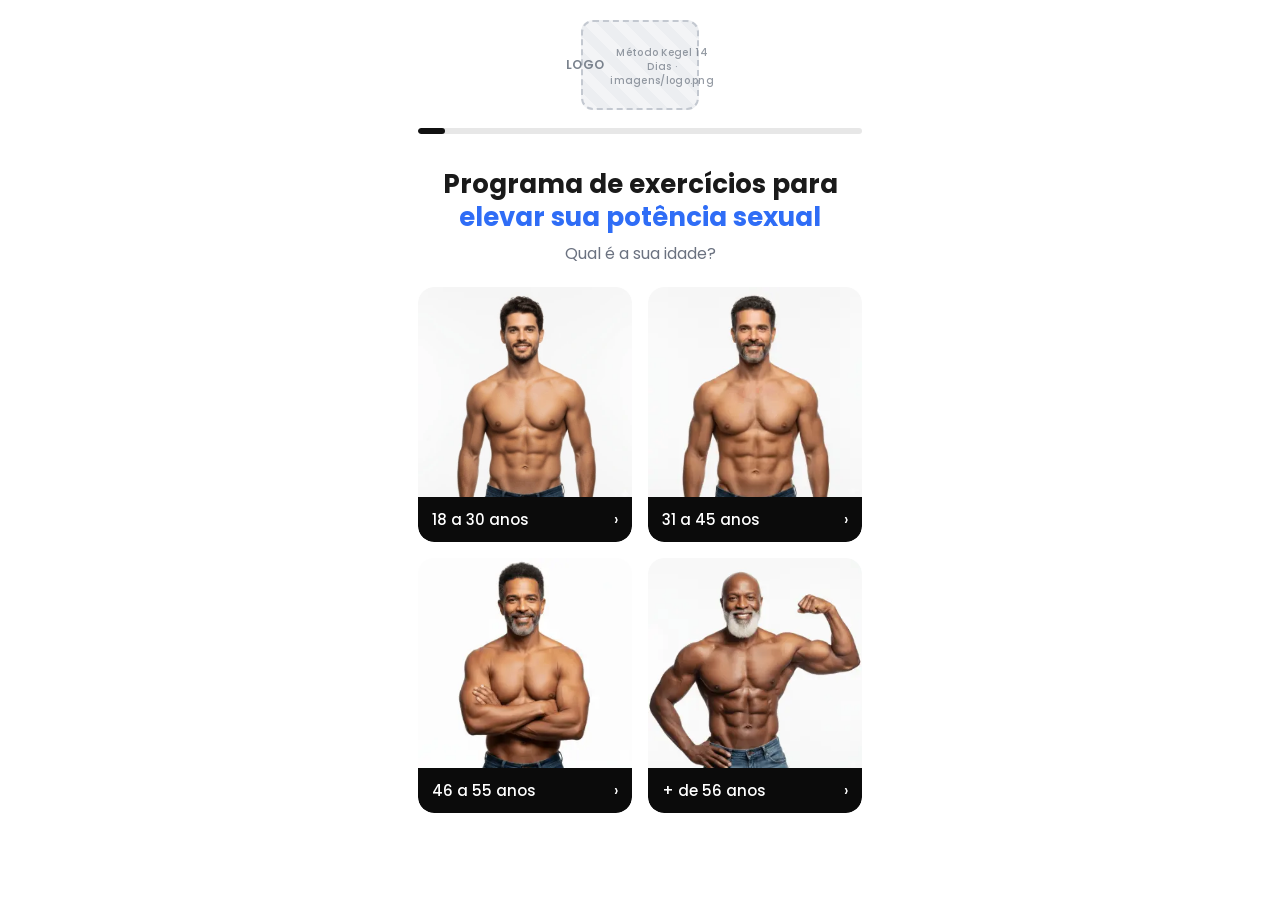
==== index.html @ 64c21578 "Funil Método Kegel 14 Dias — quiz + página de vendas Réplica estática das prints (16 etapas + PV) co" ====
<!DOCTYPE html>
<html lang="pt-BR">
<head>
  <meta charset="UTF-8" />
  <meta name="viewport" content="width=device-width, initial-scale=1.0" />
  <title>Método Kegel 14 Dias</title>
  <link rel="preconnect" href="https://fonts.googleapis.com" />
  <link rel="preconnect" href="https://fonts.gstatic.com" crossorigin />
  <link href="https://fonts.googleapis.com/css2?family=Poppins:ital,wght@0,400;0,500;0,600;0,700;1,600&display=swap" rel="stylesheet" />
  <link rel="stylesheet" href="css/style.css" />
</head>
<body>
  <div id="app">
    <!-- Topo comum: seta voltar + logo + barra de progresso -->
    <header id="topbar">
      <button id="back" aria-label="Voltar">&#8592;</button>
      <div class="logo-wrap">
        <div class="img-placeholder logo-ph">LOGO<small>Método Kegel 14 Dias · imagens/logo.png</small></div>
      </div>
      <div class="progress"><div id="progress-fill"></div></div>
    </header>

    <main>

      <!-- ================= ETAPA 1 — Idade ================= -->
      <section class="step active" data-step="1" data-key="idade">
        <div class="step-inner">
          <h1 class="q-title">Programa de exercícios para <span class="hl">elevar sua potência sexual</span></h1>
          <p class="q-sub">Qual é a sua idade?</p>
          <div class="options photo-grid" style="margin-top:22px">
            <button class="photo-card" data-advance data-value="18 a 30 anos">
              <img src="imagens/img1.webp" alt="18 a 30 anos" />
              <div class="foot"><span>18 a 30 anos</span><span class="chev">&#8250;</span></div>
            </button>
            <button class="photo-card" data-advance data-value="31 a 45 anos">
              <img src="imagens/img2.webp" alt="31 a 45 anos" />
              <div class="foot"><span>31 a 45 anos</span><span class="chev">&#8250;</span></div>
            </button>
            <button class="photo-card" data-advance data-value="46 a 55 anos">
              <img src="imagens/img3.webp" alt="46 a 55 anos" />
              <div class="foot"><span>46 a 55 anos</span><span class="chev">&#8250;</span></div>
            </button>
            <button class="photo-card" data-advance data-value="+ de 56 anos">
              <img src="imagens/img4.webp" alt="+ de 56 anos" />
              <div class="foot"><span>+ de 56 anos</span><span class="chev">&#8250;</span></div>
            </button>
          </div>
        </div>
      </section>

      <!-- ================= ETAPA 2 — Motivação ================= -->
      <section class="step" data-step="2" data-key="motivacao">
        <div class="step-inner">
          <h1 class="q-title">Qual é a sua <span class="hl">principal motivação</span> para começar?</h1>
          <div class="options">
            <button class="option-card" data-advance data-value="Durar mais tempo na relação">
              <img class="opt-icon" src="imagens/ampulheta.webp" alt="" />
              <span class="label">Durar mais tempo na relação</span>
              <span class="chev">&#8250;</span>
            </button>
            <button class="option-card" data-advance data-value="Ereções mais firmes">
              <img class="opt-icon" src="imagens/escudomusculo.webp" alt="" />
              <span class="label">Ereções mais firmes</span>
              <span class="chev">&#8250;</span>
            </button>
          </div>
          <div class="privacy">
            <span class="lock">&#128274;</span>
            <span>Seja sincero, essa pergunta é <span class="hl">100% privada</span> e apenas nos ajuda a entender qual o melhor tratamento pra você.</span>
          </div>
        </div>
      </section>

      <!-- ================= ETAPA 3 — Satisfação ================= -->
      <section class="step" data-step="3" data-key="satisfacao">
        <div class="step-inner">
          <h1 class="q-title">Quão satisfeito você está com seu <span class="hl">desempenho na cama</span>?</h1>
          <div class="options">
            <button class="option-card" data-advance data-value="Um pouco satisfeito"><span class="emoji">&#128578;</span><span class="label">Um pouco satisfeito</span><span class="chev">&#8250;</span></button>
            <button class="option-card" data-advance data-value="Não muito"><span class="emoji">&#128528;</span><span class="label">Não muito</span><span class="chev">&#8250;</span></button>
            <button class="option-card" data-advance data-value="Nada satisfeito"><span class="emoji">&#128554;</span><span class="label">Nada satisfeito</span><span class="chev">&#8250;</span></button>
          </div>
        </div>
      </section>

      <!-- ================= ETAPA 4 — Controle (escala) ================= -->
      <section class="step" data-step="4" data-key="controle">
        <div class="step-inner">
          <h1 class="q-title">No sexo, quanto você consegue <span class="hl">segurar a ejaculação</span>?</h1>
          <p class="q-sub">De 1 (baixo) a 5 (alto)</p>
          <div class="scale">
            <button class="scale-btn" data-advance data-value="1"><span class="mini-chev">&#8250;</span><span class="num">1</span></button>
            <button class="scale-btn" data-advance data-value="2"><span class="mini-chev">&#8250;</span><span class="num">2</span></button>
            <button class="scale-btn" data-advance data-value="3"><span class="mini-chev">&#8250;</span><span class="num">3</span></button>
            <button class="scale-btn" data-advance data-value="4"><span class="mini-chev">&#8250;</span><span class="num">4</span></button>
            <button class="scale-btn" data-advance data-value="5"><span class="mini-chev">&#8250;</span><span class="num">5</span></button>
          </div>
        </div>
      </section>

      <!-- ================= ETAPA 5 — Identificação ================= -->
      <section class="step" data-step="5" data-key="identificacao">
        <div class="step-inner">
          <h1 class="q-title">Você se <span class="hl">identifica</span> com alguma dessas situações?</h1>
          <div class="options">
            <button class="option-card" data-advance data-value="Fico nervoso ANTES da relação"><span class="emoji">&#128560;</span><span class="label">Fico <b>nervoso</b> ANTES da relação</span><span class="chev">&#8250;</span></button>
            <button class="option-card" data-advance data-value="Sinto ansiedade DURANTE o sexo"><span class="emoji">&#128543;</span><span class="label">Sinto <b>ansiedade</b> DURANTE o sexo</span><span class="chev">&#8250;</span></button>
            <button class="option-card" data-advance data-value="Sinto culpa ou frustração DEPOIS"><span class="emoji">&#128533;</span><span class="label">Sinto <b>culpa</b> ou frustração DEPOIS</span><span class="chev">&#8250;</span></button>
            <button class="option-card" data-advance data-value="Evito transar por medo de decepcionar"><span class="emoji">&#128528;</span><span class="label"><b>Evito transar</b> por medo de decepcionar</span><span class="chev">&#8250;</span></button>
            <button class="option-card" data-advance data-value="Nenhuma das anteriores"><span class="label">Nenhuma das anteriores</span><span class="chev">&#8250;</span></button>
          </div>
        </div>
      </section>

      <!-- ================= ETAPA 6 — Transição g1 ================= -->
      <section class="step" data-step="6" data-key="transicao1">
        <div class="step-inner center-block">
          <div class="g1-ph">
            <img src="imagens/img5.webp" alt="Matéria g1 sobre ejaculação precoce" />
          </div>
          <p class="lead">Você não está sozinho.</p>
          <p><span class="em">1 em cada 3 homens</span> já passou ou vai passar por <span class="em">problemas de ereção</span> em algum momento da vida.</p>
          <p><u>A diferença está em quem decide resolver.</u></p>
          <button class="btn-primary" data-advance>Continuar</button>
        </div>
      </section>

      <!-- ================= ETAPA 7 — Conhece Kegel ================= -->
      <section class="step" data-step="7" data-key="conhece_kegel">
        <div class="step-inner">
          <div class="q-image">
            <img src="imagens/img6.webp" alt="Consulta médica" />
          </div>
          <h1 class="q-title">Você já ouviu falar nos <span class="hl">exercícios de Kegel</span>?</h1>
          <div class="options" style="margin-top:18px">
            <button class="option-card" data-advance data-value="Sim, já conheço"><span class="emoji">&#128077;</span><span class="label">Sim, Já conheço</span><span class="chev">&#8250;</span></button>
            <button class="option-card" data-advance data-value="Já ouvi falar, mas não sei o que é"><span class="emoji">&#128515;</span><span class="label">Já ouvi falar, mas não sei o que é</span><span class="chev">&#8250;</span></button>
            <button class="option-card" data-advance data-value="Não, nunca ouvi falar"><span class="emoji">&#129300;</span><span class="label">Não, nunca ouvi falar</span><span class="chev">&#8250;</span></button>
          </div>
        </div>
      </section>

      <!-- ================= ETAPA 8 — Info (dark) ================= -->
      <section class="step step--dark" data-step="8" data-key="info_musculo">
        <div class="dark-screen">
          <h1 class="q-title">Existe um músculo que <span class="hl-red">controla quando você ejacula.</span></h1>
          <img class="diag" src="imagens/img7.jpg" alt="Assoalho pélvico" />
          <p><b>Ele faz parte do assoalho pélvico</b><br>a base muscular que sustenta<br>toda a sua performance sexual.</p>
          <p class="hl-red" style="font-weight:700; margin-top:14px;">Só os exercícios Kegel treinam ele.</p>
          <p style="margin-top:14px;">Continue para descobrir qual é o seu ponto de partida.</p>
          <button class="btn-primary" data-advance>Continuar</button>
        </div>
      </section>

      <!-- ================= ETAPA 9 — Duração atual ================= -->
      <section class="step" data-step="9" data-key="duracao_atual">
        <div class="step-inner">
          <h1 class="q-title">Quanto tempo você costuma <span class="hl">durar na cama</span>?</h1>
          <div class="options">
            <button class="option-card" data-advance data-value="De 2 a 7 minutos"><span class="label">De 2 a 7 minutos</span><span class="chev">&#8250;</span></button>
            <button class="option-card" data-advance data-value="Até 15 minutos"><span class="label">Até 15 minutos</span><span class="chev">&#8250;</span></button>
            <button class="option-card" data-advance data-value="15 minutos ou mais"><span class="label">15 minutos ou mais</span><span class="chev">&#8250;</span></button>
          </div>
        </div>
      </section>

      <!-- ================= ETAPA 10 — Frequência ================= -->
      <section class="step" data-step="10" data-key="frequencia_termina">
        <div class="step-inner">
          <h1 class="q-title">Com que frequência você <span class="hl">termina antes de querer</span>?</h1>
          <div class="options">
            <button class="option-card" data-advance data-value="Menos de 1 mês"><span class="label">Menos de 1 mês</span><span class="chev">&#8250;</span></button>
            <button class="option-card" data-advance data-value="Quase sempre"><span class="label">Quase sempre</span><span class="chev">&#8250;</span></button>
            <button class="option-card" data-advance data-value="Sempre"><span class="label">Sempre</span><span class="chev">&#8250;</span></button>
          </div>
        </div>
      </section>

      <!-- ================= ETAPA 11 — Meta ================= -->
      <section class="step" data-step="11" data-key="meta_tempo">
        <div class="step-inner">
          <h1 class="q-title">Quanto tempo você <span class="hl">quer durar</span>?</h1>
          <div class="options">
            <button class="option-card" data-advance data-value="10 a 15 minutos"><span class="label">10 a 15 minutos</span><span class="chev">&#8250;</span></button>
            <button class="option-card" data-advance data-value="15 a 20 minutos"><span class="label">15 a 20 minutos</span><span class="chev">&#8250;</span></button>
            <button class="option-card" data-advance data-value="20 minutos ou mais"><span class="label">20 minutos ou mais</span><span class="chev">&#8250;</span></button>
          </div>
        </div>
      </section>

      <!-- ================= ETAPA 12 — Ereção matinal ================= -->
      <section class="step" data-step="12" data-key="erecao_matinal">
        <div class="step-inner">
          <h1 class="q-title">Com que frequência você acorda com <span class="hl">ereção matinal</span>?</h1>
          <div class="options">
            <button class="option-card" data-advance data-value="Quase todo dia"><span class="label">Quase todo dia</span><span class="chev">&#8250;</span></button>
            <button class="option-card" data-advance data-value="Algumas vezes por semana"><span class="label">Algumas vezes por semana</span><span class="chev">&#8250;</span></button>
            <button class="option-card" data-advance data-value="Raramente"><span class="label">Raramente</span><span class="chev">&#8250;</span></button>
            <button class="option-card" data-advance data-value="Praticamente nunca"><span class="label">Praticamente nunca</span><span class="chev">&#8250;</span></button>
          </div>
        </div>
      </section>

      <!-- ================= ETAPA 13 — Estresse (escala) ================= -->
      <section class="step" data-step="13" data-key="estresse">
        <div class="step-inner">
          <h1 class="q-title">Avalie seu nível de <span class="hl">estresse</span> diário</h1>
          <p class="q-sub">De 1 (baixo) a 5 (alto)</p>
          <div class="scale">
            <button class="scale-btn" data-advance data-value="1"><span class="mini-chev">&#8250;</span><span class="num">1</span></button>
            <button class="scale-btn" data-advance data-value="2"><span class="mini-chev">&#8250;</span><span class="num">2</span></button>
            <button class="scale-btn" data-advance data-value="3"><span class="mini-chev">&#8250;</span><span class="num">3</span></button>
            <button class="scale-btn" data-advance data-value="4"><span class="mini-chev">&#8250;</span><span class="num">4</span></button>
            <button class="scale-btn" data-advance data-value="5"><span class="mini-chev">&#8250;</span><span class="num">5</span></button>
          </div>
        </div>
      </section>

      <!-- ================= ETAPA 14 — Tempo de sessão ================= -->
      <section class="step" data-step="14" data-key="tempo_sessao">
        <div class="step-inner">
          <div class="q-image">
            <img src="imagens/img8.webp" alt="Sessão de Kegel" />
          </div>
          <h1 class="q-title">Quanto tempo você consegue dedicar para uma <span class="hl">sessão de Kegel</span>?</h1>
          <div class="options" style="margin-top:18px">
            <button class="option-card" data-advance data-value="2-5 minutos"><span class="label">2-5 minutos</span><span class="chev">&#8250;</span></button>
            <button class="option-card" data-advance data-value="5-10 minutos"><span class="label">5-10 minutos</span><span class="chev">&#8250;</span></button>
            <button class="option-card" data-advance data-value="11-15 minutos"><span class="label">11-15 minutos</span><span class="chev">&#8250;</span></button>
            <button class="option-card" data-advance data-value="15+ minutos"><span class="label">15+ minutos</span><span class="chev">&#8250;</span></button>
          </div>
        </div>
      </section>

      <!-- ================= ETAPA 15 — Loading / IA (navy) ================= -->
      <section class="step" data-step="15" data-key="loading">
        <div class="dark-screen loading-screen">
          <img class="diag" src="imagens/img9.webp" alt="IA analisando" />
          <p style="margin-top:20px;">Uma IA desenvolvida por nossos <span class="em">especialistas clínicos em saúde sexual</span> está avaliando suas respostas e gerando um diagnóstico</p>
          <p><u>100% personalizado para o seu caso.</u></p>
          <div class="ring-wrap">
            <div class="ring">
              <svg width="130" height="130" viewBox="0 0 130 130">
                <circle class="track" cx="65" cy="65" r="58"></circle>
                <circle class="bar" id="ring-bar" cx="65" cy="65" r="58"></circle>
              </svg>
              <div class="pct" id="ring-pct">0%</div>
            </div>
          </div>
          <img class="premio" src="imagens/img10.png" alt="Prêmio Reclame Aqui 2025" />
        </div>
      </section>

      <!-- ================= ETAPA 16 — VSL ================= -->
      <section class="step" data-step="16" data-key="vsl">
        <div class="step-inner vsl-title">
          <h1 class="q-title">O que está <span class="hl">prejudicando o seu controle</span> foi identificado.</h1>
          <span class="sub">Assista o vídeo para entender como resolver &#128071;</span>
          <div class="video-ph">
            VÍDEO (VSL)<br>imagens/etapa16-vsl.jpg
            <div class="play">&#9654;</div>
          </div>
          <a id="vsl-cta" class="btn-primary" href="pv.html">Continuar</a>
        </div>
      </section>

    </main>
  </div>

  <script src="js/quiz.js"></script>
</body>
</html>
---- css/style.css ----
/* ==========================================================================
   Método Kegel 14 Dias — estilos do funil (quiz + página de vendas)
   ========================================================================== */

:root {
  --blue: #2F6DF6;
  --blue-dark: #2455c9;
  --ink: #1A1A1A;
  --muted: #6B7280;
  --border: #E5E7EB;
  --card-bg: #ffffff;
  --green: #22b64b;
  --green-dark: #17913a;
  --red: #FF3B3B;
  --navy: #0A1526;
  --track: #E7E7E7;
  --fill: #111111;
  --radius: 14px;
  --maxw: 480px;
}

* { box-sizing: border-box; margin: 0; padding: 0; }

html, body { height: 100%; }

body {
  font-family: 'Poppins', -apple-system, BlinkMacSystemFont, 'Segoe UI', Roboto, sans-serif;
  color: var(--ink);
  background: #ffffff;
  line-height: 1.4;
  -webkit-font-smoothing: antialiased;
  transition: background .3s ease;
}

.hl { color: var(--blue); }
.hl-red { color: var(--red); }
u, .underline { text-decoration: underline; }

/* ---------- Placeholder de imagem (o usuário troca por <img> depois) ------- */
.img-placeholder {
  display: flex;
  align-items: center;
  justify-content: center;
  text-align: center;
  gap: 6px;
  background: repeating-linear-gradient(45deg, #f3f4f6, #f3f4f6 10px, #eceef1 10px, #eceef1 20px);
  border: 2px dashed #c3c8d0;
  border-radius: 12px;
  color: #7a828d;
  font-size: 12px;
  font-weight: 600;
  letter-spacing: .3px;
  padding: 16px;
  min-height: 90px;
}
.img-placeholder small { display: block; font-weight: 500; opacity: .8; margin-top: 3px; }
.img-placeholder.icon { min-height: 0; width: 40px; height: 40px; padding: 2px; font-size: 8px; border-radius: 10px; flex: 0 0 auto; overflow: hidden; }
.img-placeholder.icon small { display: none; }
/* placeholder em contexto escuro */
.theme-dark .img-placeholder,
.theme-navy .img-placeholder,
.step--dark .img-placeholder {
  background: repeating-linear-gradient(45deg, #1b1f27, #1b1f27 10px, #232833 10px, #232833 20px);
  border-color: #3a4150;
  color: #aab2bf;
}

/* ==========================================================================
   QUIZ
   ========================================================================== */

#app { max-width: var(--maxw); margin: 0 auto; min-height: 100%; padding-bottom: 40px; }

/* topo: seta voltar + logo + progresso */
#topbar { position: relative; padding: 14px 18px 0; }
#back {
  position: absolute; left: 14px; top: 14px;
  border: none; background: none; cursor: pointer;
  font-size: 22px; line-height: 1; color: #111; padding: 4px;
}
.logo-wrap { display: flex; justify-content: center; padding: 6px 0 18px; }
.logo-ph { width: 118px; height: 60px; }

.progress { height: 6px; background: var(--track); border-radius: 6px; overflow: hidden; margin: 0 0 8px; }
#progress-fill { height: 100%; width: 6%; background: var(--fill); border-radius: 6px; transition: width .35s ease; }

main { padding: 0 18px; }

/* etapas */
.step { display: none; animation: fade .35s ease; }
.step.active { display: block; }
@keyframes fade { from { opacity: 0; transform: translateY(6px); } to { opacity: 1; transform: none; } }

.step-inner { padding-top: 26px; }

.q-title { font-size: 24px; font-weight: 700; text-align: center; line-height: 1.25; }
.q-sub { text-align: center; color: var(--muted); font-size: 16px; margin-top: 10px; }
.q-title + .options, .q-sub + .options { margin-top: 22px; }

/* cards de resposta */
.options { display: flex; flex-direction: column; gap: 12px; }
.option-card {
  display: flex; align-items: center; gap: 12px;
  width: 100%; text-align: left;
  background: var(--card-bg); border: 1px solid var(--border);
  border-radius: var(--radius); padding: 16px 16px;
  font: inherit; font-size: 16px; color: var(--ink); cursor: pointer;
  box-shadow: 0 1px 2px rgba(0,0,0,.03);
  transition: border-color .15s, box-shadow .15s, transform .05s;
}
.option-card:hover { border-color: #cfd4dc; box-shadow: 0 3px 10px rgba(0,0,0,.06); }
.option-card:active { transform: scale(.99); }
.option-card .emoji { font-size: 22px; flex: 0 0 auto; }
.option-card .label { flex: 1; }
.option-card .chev {
  flex: 0 0 auto; width: 26px; height: 26px; border-radius: 50%;
  border: 1px solid #d2d6dd; display: flex; align-items: center; justify-content: center;
  color: #333; font-size: 15px;
}

/* etapa 1 — cards com foto */
.photo-grid { display: grid; grid-template-columns: 1fr 1fr; gap: 16px; }
.photo-card {
  border: none; background: none; padding: 0; cursor: pointer; font: inherit;
  border-radius: 16px; overflow: hidden; text-align: left;
  transition: transform .05s;
}
.photo-card:active { transform: scale(.99); }
.photo-card .img-placeholder { border-radius: 16px 16px 0 0; min-height: 175px; border-bottom: none; }
.photo-card .foot {
  display: flex; align-items: center; justify-content: space-between; gap: 8px;
  background: #0b0b0b; color: #fff; padding: 12px 14px; border-radius: 0 0 16px 16px;
  font-size: 15px; font-weight: 500;
}
.photo-card .foot .chev { border-color: #666; color: #fff; }

/* escala 1–5 */
.scale { display: flex; justify-content: center; gap: 10px; flex-wrap: wrap; margin-top: 24px; }
.scale-btn {
  width: 62px; height: 62px; border: 1px solid var(--border); border-radius: 12px;
  background: #fff; cursor: pointer; display: flex; flex-direction: column;
  align-items: center; justify-content: center; gap: 4px; font: inherit;
  box-shadow: 0 1px 2px rgba(0,0,0,.03); transition: border-color .15s, box-shadow .15s;
}
.scale-btn:hover { border-color: #cfd4dc; box-shadow: 0 3px 10px rgba(0,0,0,.06); }
.scale-btn .mini-chev {
  width: 20px; height: 20px; border-radius: 50%; border: 1px solid #d2d6dd;
  display: flex; align-items: center; justify-content: center; font-size: 12px; color: #444;
}
.scale-btn .num { font-size: 18px; font-weight: 700; }

/* imagem no topo de uma pergunta (etapa 7, 14) */
.q-image { margin: 4px 0 4px; }
.q-image .img-placeholder { min-height: 210px; border-radius: 16px; }

/* box de privacidade (etapa 2) */
.privacy {
  display: flex; align-items: center; gap: 14px;
  background: #eaf1ff; border-radius: 14px; padding: 18px; margin-top: 26px;
  font-size: 15px; color: #29303a;
}
.privacy .lock { font-size: 26px; flex: 0 0 auto; }

/* páginas de transição (texto centralizado + botão) */
.center-block { text-align: center; }
.center-block .lead { font-size: 20px; font-weight: 700; margin: 22px 0 14px; }
.center-block p { font-size: 16px; margin: 10px 0; }
.center-block .em { font-weight: 700; }

.btn-primary {
  display: block; width: 100%; border: none; cursor: pointer; font: inherit;
  background: var(--blue); color: #fff; font-size: 18px; font-weight: 600;
  padding: 18px; border-radius: 30px; margin-top: 22px;
  transition: background .15s, transform .05s;
}
.btn-primary:hover { background: var(--blue-dark); }
.btn-primary:active { transform: scale(.99); }

/* g1 (etapa 6) */
.g1-ph .img-placeholder { min-height: 260px; border-radius: 10px; }

/* ---------- Etapa 8 — full dark ---------- */
body.theme-dark { background: #000; }
body.theme-navy { background: var(--navy); }

.step--dark { color: #fff; text-align: center; }
.step--dark .q-title { color: #fff; }
.step--dark .lead { color: #fff; }
.step--dark p { color: #e6e9ef; font-size: 16px; margin: 8px 0; }
.step--dark .img-placeholder { min-height: 240px; margin: 22px 0; }
.dark-screen { min-height: 100vh; display: flex; flex-direction: column; justify-content: center;
  padding: 30px 22px; max-width: var(--maxw); margin: 0 auto; }

/* ---------- Etapa 15 — loading / IA ---------- */
.loading-screen { text-align: center; color: #fff; }
.loading-screen p { color: #dfe4ec; font-size: 16px; margin: 8px 0; }
.loading-screen .em { color: #fff; font-weight: 600; }
.ring-wrap { display: flex; justify-content: center; margin: 30px 0; }
.ring { position: relative; width: 130px; height: 130px; }
.ring svg { transform: rotate(-90deg); }
.ring .track { fill: none; stroke: rgba(255,255,255,.15); stroke-width: 8; }
.ring .bar { fill: none; stroke: var(--blue); stroke-width: 8; stroke-linecap: round;
  stroke-dasharray: 364; stroke-dashoffset: 364; transition: stroke-dashoffset .2s linear; }
.ring .pct { position: absolute; inset: 0; display: flex; align-items: center; justify-content: center;
  font-size: 20px; font-weight: 600; color: #cfd6e2; }

/* ---------- Etapa 16 — VSL ---------- */
.vsl-title { text-align: center; }
.vsl-title .lead { font-size: 22px; font-weight: 700; }
.vsl-title .sub { font-weight: 700; text-decoration: underline; margin-top: 6px; display: block; }
.video-ph {
  position: relative; width: 100%; aspect-ratio: 9/16; max-height: 620px;
  background: #000; border-radius: 14px; margin: 18px 0;
  display: flex; align-items: center; justify-content: center; color: #cfd6e2;
  text-align: center; font-size: 13px; font-weight: 600; padding: 20px;
  border: 2px dashed #3a4150;
}
.video-ph .play { position: absolute; bottom: 14px; left: 14px; width: 34px; height: 34px;
  border: 1px solid #6b7688; border-radius: 6px; display: flex; align-items: center; justify-content: center; }
#vsl-cta { display: none; }
#vsl-cta.show { display: block; }

/* ==========================================================================
   PÁGINA DE VENDAS (pv.html)
   ========================================================================== */
.pv { max-width: var(--maxw); margin: 0 auto; padding: 0 18px 60px; }
.pv .logo-wrap { padding: 14px 0 14px; }
.pv .divider { height: 4px; background: #111; border-radius: 4px; margin: 4px 0 22px; }

/* countdown */
.countdown { display: flex; align-items: center; justify-content: center; gap: 10px; margin: 4px 0 20px; }
.countdown .box { background: #d9f7df; color: #128a34; border-radius: 14px; padding: 10px 16px; text-align: center; min-width: 66px; }
.countdown .box b { display: block; font-size: 30px; font-weight: 700; line-height: 1; }
.countdown .box span { font-size: 12px; }
.countdown .sep { font-size: 26px; font-weight: 700; color: #128a34; }

.pv h2 { text-align: center; font-size: 24px; font-weight: 700; margin: 40px 0 20px; }
.pv .headline { text-align: center; font-size: 22px; font-weight: 700; line-height: 1.3; }
.pv .headline .sub { display: block; font-weight: 700; text-decoration: underline; margin-top: 6px; }

/* botão verde de CTA */
.btn-buy {
  display: block; width: 100%; text-align: center; border: none; cursor: pointer;
  font: inherit; text-decoration: none;
  background: var(--green); color: #fff; font-size: 20px; font-weight: 600;
  padding: 20px; border-radius: 34px; margin: 18px 0 10px;
  box-shadow: 0 6px 0 var(--green-dark); transition: transform .05s, box-shadow .1s;
}
.btn-buy:hover { filter: brightness(1.03); }
.btn-buy:active { transform: translateY(4px); box-shadow: 0 2px 0 var(--green-dark); }

/* blocos de imagem grandes */
.pv .media { margin: 8px 0; }
.pv .media .img-placeholder { min-height: 300px; border-radius: 16px; }
.pv .offer .img-placeholder { min-height: 330px; }
.pv .bonus-img .img-placeholder { min-height: 340px; border-radius: 18px; }

/* bônus rótulo */
.bonus-label { text-align: center; margin: 14px 0 4px; }
.bonus-label .tag { color: var(--green); font-weight: 700; font-size: 20px; display: block; }
.bonus-label .name { font-weight: 700; font-size: 17px; display: block; margin-top: 2px; }
.bonus-label .price { font-weight: 700; margin-top: 2px; display: block; }
.bonus-label .price s { color: var(--red); }

/* depoimento */
.testimonial { border: 1px solid var(--border); border-radius: 18px; overflow: hidden; margin-top: 6px; }
.testimonial .img-placeholder { min-height: 340px; border-radius: 0; border-left: none; border-right: none; border-top: none; }
.testimonial .body { padding: 22px 20px; text-align: center; }
.testimonial .body p { font-size: 16px; }
.testimonial .stars { margin-top: 14px; font-size: 15px; }

/* lista "por que é único" */
.why { margin-top: 6px; }
.why h3 { font-size: 18px; font-weight: 700; margin: 18px 0 6px; }
.why p { font-size: 16px; color: #333; }

/* suporte / médico */
.pv .doctor .img-placeholder { min-height: 360px; border-radius: 18px; }
.support-title { text-align: center; font-size: 20px; font-weight: 700; margin: 18px 0 8px; }
.support-sub { text-align: center; color: #333; font-size: 16px; }

.help-box { border: 1px solid var(--border); border-radius: 18px; padding: 22px 20px; margin-top: 24px; }
.help-box h3 { text-align: center; font-size: 18px; font-weight: 700; margin-bottom: 14px; }
.help-box ul { list-style: none; }
.help-box li { padding: 8px 0; font-size: 16px; }
.help-box li::before { content: "✓ "; color: #111; font-weight: 700; }

/* garantia */
.guarantee { text-align: center; margin-top: 20px; }
.guarantee .img-placeholder { width: 240px; height: 240px; border-radius: 50%; margin: 0 auto 18px; }
.guarantee .em { font-weight: 700; font-style: italic; font-size: 18px; margin-bottom: 12px; }
.guarantee p { font-size: 16px; color: #333; }

/* prova social */
.social { text-align: center; margin-top: 40px; }
.social .big { font-size: 30px; font-weight: 700; }
.social .sub { color: #333; font-size: 16px; margin-top: 4px; }
.social .rating { display: inline-flex; align-items: center; gap: 10px; border: 1px solid var(--border);
  border-radius: 30px; padding: 12px 22px; margin: 16px 0 8px; font-size: 16px; }
.social .rating .stars { letter-spacing: 2px; }
.social .note { color: var(--muted); font-size: 14px; }
.social .badges { margin-top: 16px; }
.social .badges .img-placeholder { max-width: 320px; height: 70px; min-height: 0; margin: 0 auto; }

/* FAQ */
.faq { margin-top: 34px; }
.faq-item { border-bottom: 1px solid var(--border); }
.faq-q { width: 100%; text-align: left; background: none; border: none; cursor: pointer; font: inherit;
  display: flex; gap: 12px; align-items: flex-start; justify-content: space-between;
  padding: 20px 2px; font-size: 17px; font-weight: 700; color: var(--ink); }
.faq-q .arrow { flex: 0 0 auto; transition: transform .2s; color: #9aa0aa; }
.faq-item.open .faq-q .arrow { transform: rotate(180deg); }
.faq-a { display: none; padding: 0 2px 20px; font-size: 16px; color: #333; font-style: italic; }
.faq-item.open .faq-a { display: block; }

/* footer */
.pv-footer { text-align: center; margin-top: 46px; }
.pv-footer .logo-ph { width: 150px; height: 90px; margin: 0 auto 14px; }
.pv-footer p { color: #333; font-size: 15px; }

/* ==========================================================================
   IMAGENS REAIS (substituem os placeholders)
   ========================================================================== */
img { max-width: 100%; }
.ph-img { width: 100%; height: auto; border-radius: 14px; display: block; }

/* logo */
.logo-img { width: 118px; height: auto; display: block; }
.pv-footer .logo-img { width: 150px; }

/* etapa 1 — fotos */
.photo-card img { width: 100%; height: 210px; object-fit: cover; object-position: center top;
  display: block; border-radius: 16px 16px 0 0; }

/* etapa 2 — ícones */
.opt-icon { width: 40px; height: 40px; object-fit: contain; flex: 0 0 auto; }

/* imagens de pergunta / transição / dark */
.q-image img, .g1-ph img { width: 100%; height: auto; border-radius: 16px; display: block; }
.step--dark img.diag { width: 100%; height: auto; border-radius: 12px; margin: 22px 0; display: block; }

/* etapa 15 */
.loading-screen img.diag { width: 100%; height: auto; border-radius: 14px; display: block; }
.loading-screen img.premio { width: 100%; max-width: 340px; height: auto; margin: 0 auto;
  display: block; border-radius: 12px; }

/* pv — blocos de imagem */
.pv .media img, .pv .offer img, .pv .bonus-img img { width: 100%; height: auto; border-radius: 16px; display: block; }
.pv .doctor img { width: 100%; height: auto; border-radius: 18px; display: block; }
.guarantee img { width: 240px; height: 240px; object-fit: contain; margin: 0 auto 18px; display: block; }
.social img { width: 100%; height: auto; display: block; }

/* carrossel (app + depoimentos) */
.carousel { display: flex; gap: 12px; overflow-x: auto; scroll-snap-type: x mandatory;
  -webkit-overflow-scrolling: touch; padding: 4px 0 10px; scrollbar-width: thin; }
.carousel > * { scroll-snap-align: center; flex: 0 0 86%; }
.carousel::-webkit-scrollbar { height: 6px; }
.carousel::-webkit-scrollbar-thumb { background: #d2d6dd; border-radius: 6px; }
.app-carousel img { width: 100%; height: auto; border-radius: 16px; display: block; }

.tcard { border: 1px solid var(--border); border-radius: 18px; overflow: hidden; background: #fff; }
.tcard img { width: 100%; height: 300px; object-fit: cover; display: block; }
.tcard .body { padding: 18px 16px; text-align: center; }
.tcard .body p { font-size: 15px; }
.tcard .stars { margin-top: 12px; font-size: 14px; }

/* ---------- responsivo ---------- */
@media (min-width: 520px) {
  .q-title { font-size: 26px; }
}
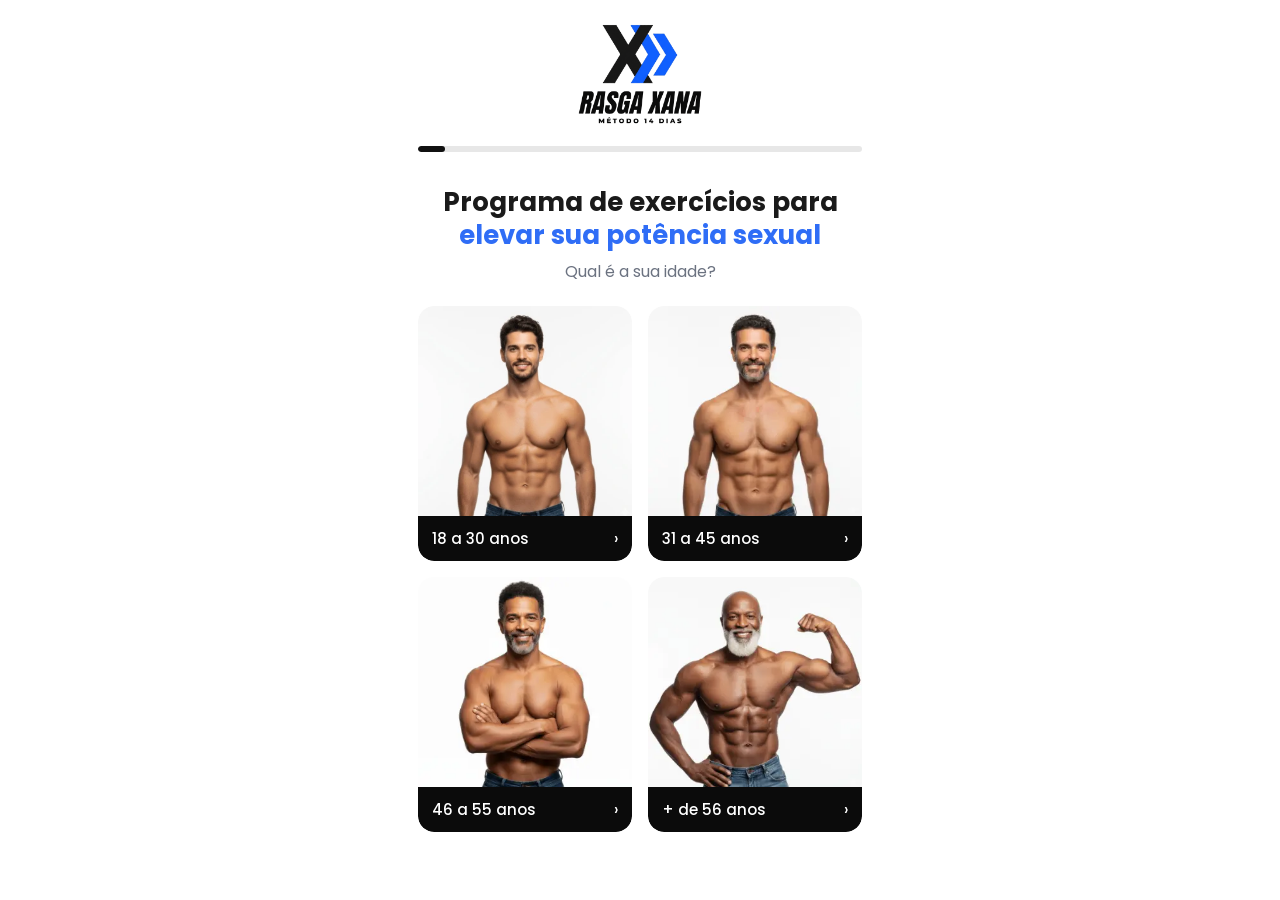
==== commit 19b32963: "feat: logo Rasga Xana no header/rodapé (fundo transparente) Aplica logo.png (emblema X + chevron, RA" ====
--- a/index.html
+++ b/index.html
@@ -15,7 +15,7 @@
     <header id="topbar">
       <button id="back" aria-label="Voltar">&#8592;</button>
       <div class="logo-wrap">
-        <div class="img-placeholder logo-ph">LOGO<small>Método Kegel 14 Dias · imagens/logo.png</small></div>
+        <img class="logo-img" src="imagens/logo.png" alt="Rasga Xana — Método 14 Dias" />
       </div>
       <div class="progress"><div id="progress-fill"></div></div>
     </header>
--- a/css/style.css
+++ b/css/style.css
@@ -325,8 +325,8 @@
 .ph-img { width: 100%; height: auto; border-radius: 14px; display: block; }
 
 /* logo */
-.logo-img { width: 118px; height: auto; display: block; }
-.pv-footer .logo-img { width: 150px; }
+.logo-img { width: 132px; height: auto; display: block; }
+.pv-footer .logo-img { width: 168px; }
 
 /* etapa 1 — fotos */
 .photo-card img { width: 100%; height: 210px; object-fit: cover; object-position: center top;
